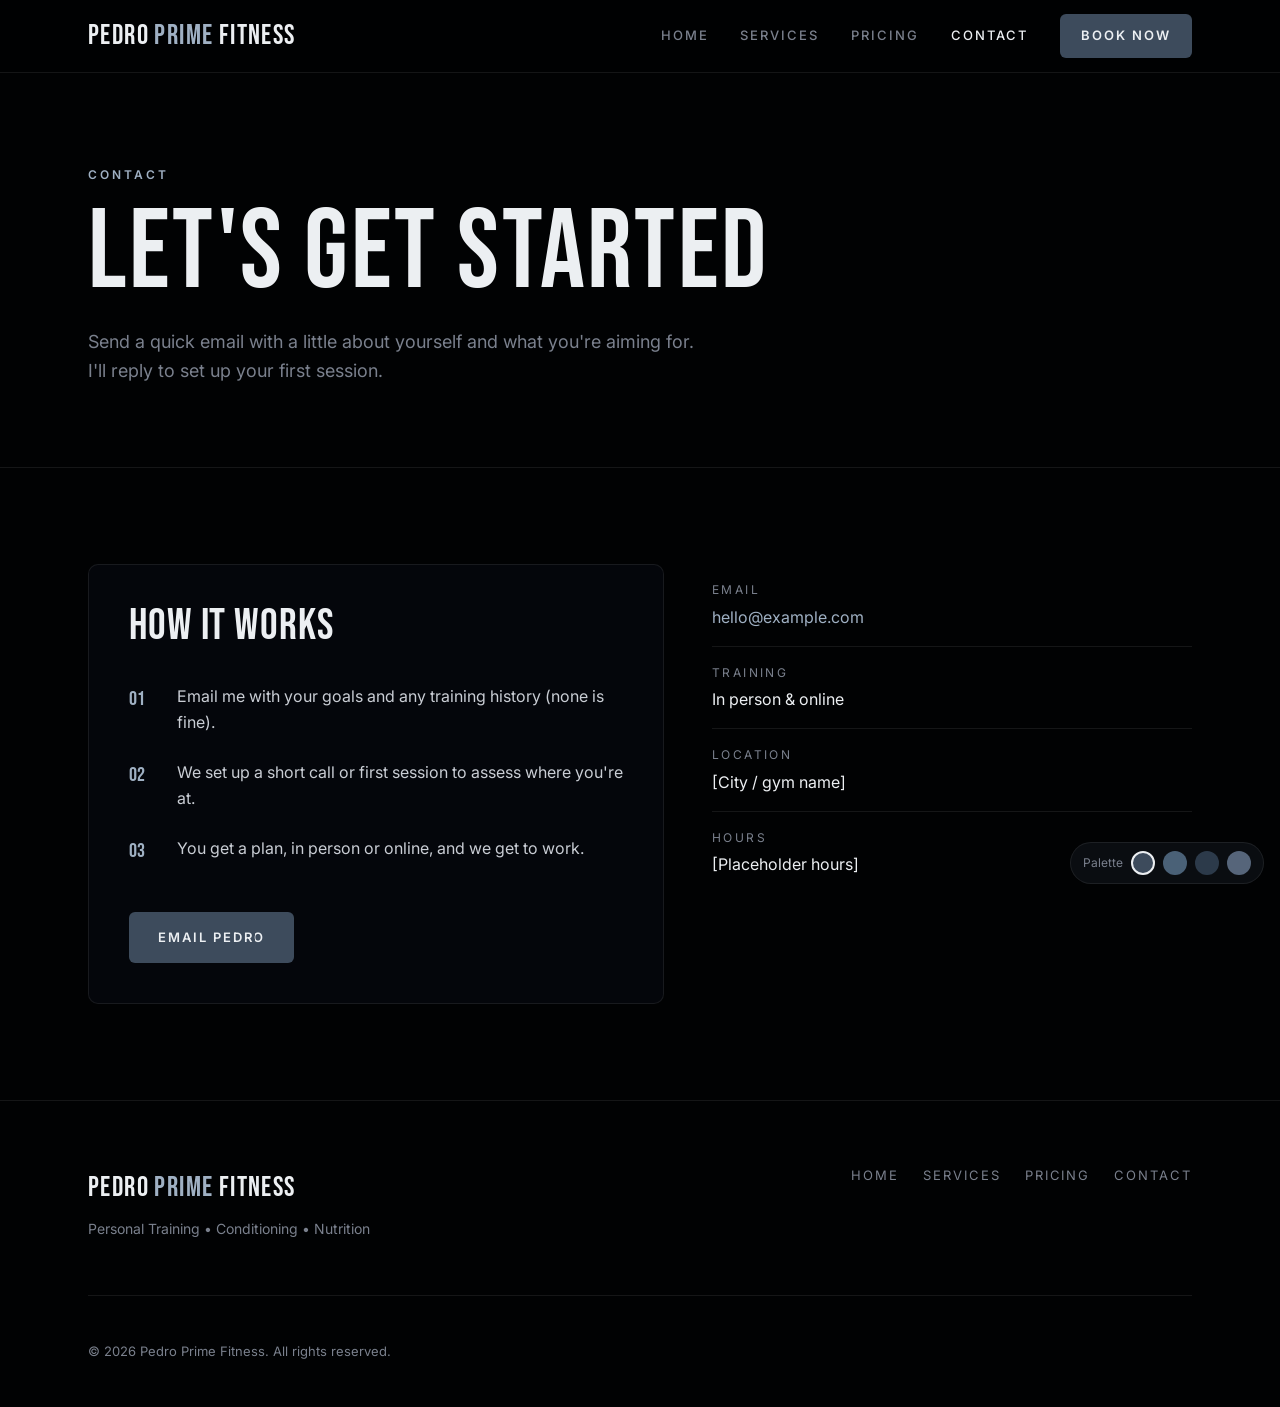
==== contact.html @ 081c557b "Initial Pedro Prime Fitness marketing site Static HTML/CSS site for GitHub Pages: home, services, pr" ====
<!DOCTYPE html>
<html lang="en" data-palette="slate">
<head>
  <meta charset="utf-8">
  <meta name="viewport" content="width=device-width, initial-scale=1">
  <title>Contact | Pedro Prime Fitness</title>
  <meta name="description" content="Get in touch with Pedro Prime Fitness to book your first personal training session.">
  <link rel="preconnect" href="https://fonts.googleapis.com">
  <link rel="preconnect" href="https://fonts.gstatic.com" crossorigin>
  <link href="https://fonts.googleapis.com/css2?family=Bebas+Neue&family=Inter:wght@400;500;600&display=swap" rel="stylesheet">
  <link rel="stylesheet" href="css/style.css">
  <script src="js/palette.js"></script>
  <script src="js/site.js" defer></script>
</head>
<body>

  <header class="site-header">
    <div class="container">
      <a class="brand" href="index.html">Pedro <span>Prime</span> Fitness</a>
      <button class="nav-toggle" aria-label="Menu" aria-expanded="false" aria-controls="site-nav">&#9776;</button>
      <nav class="nav" id="site-nav">
        <a href="index.html">Home</a>
        <a href="services.html">Services</a>
        <a href="pricing.html">Pricing</a>
        <a href="contact.html" aria-current="page">Contact</a>
        <a class="btn btn-primary btn-sm" href="contact.html">Book Now</a>
      </nav>
    </div>
  </header>

  <main>
    <section class="page-hero">
      <div class="container">
        <span class="eyebrow">Contact</span>
        <h1>Let's Get Started</h1>
        <p>Send a quick email with a little about yourself and what you're aiming for. I'll reply to set up your first session.</p>
      </div>
    </section>

    <section class="section">
      <div class="container contact-grid">
        <div class="contact-panel">
          <h2>How It Works</h2>
          <ol class="steps">
            <li>Email me with your goals and any training history (none is fine).</li>
            <li>We set up a short call or first session to assess where you're at.</li>
            <li>You get a plan, in person or online, and we get to work.</li>
          </ol>
          <a class="btn btn-primary" href="mailto:hello@example.com?subject=Training%20enquiry">Email Pedro</a>
        </div>

        <div>
          <ul class="detail-list">
            <li><span class="label">Email</span><a href="mailto:hello@example.com?subject=Training%20enquiry">hello@example.com</a></li>
            <li><span class="label">Training</span>In person &amp; online</li>
            <li><span class="label">Location</span>[City / gym name]</li>
            <li><span class="label">Hours</span>[Placeholder hours]</li>
          </ul>
        </div>
      </div>
    </section>
  </main>

  <footer class="site-footer">
    <div class="container">
      <div class="footer-top">
        <div>
          <a class="brand" href="index.html">Pedro <span>Prime</span> Fitness</a>
          <p class="tagline">Personal Training &bull; Conditioning &bull; Nutrition</p>
        </div>
        <nav class="footer-nav" aria-label="Footer">
          <a href="index.html">Home</a>
          <a href="services.html">Services</a>
          <a href="pricing.html">Pricing</a>
          <a href="contact.html">Contact</a>
        </nav>
      </div>
      <p class="footer-bottom">&copy; 2026 Pedro Prime Fitness. All rights reserved.</p>
    </div>
  </footer>

</body>
</html>
---- css/style.css ----
/* Pedro Prime Fitness — site stylesheet
   Colours are CSS variables. The four blue-grey palettes are selected by the
   data-palette attribute on <html> (set by js/palette.js). */

:root {
  --background: #010203;
  --card: #04060b;
  --muted: #14161b;
  --foreground: #eceff2;
  --muted-foreground: #7a808d;
  --border: #ffffff14;
  --radius: 0.625rem;

  /* Accent: --accent is used for fills (buttons, numbers, rules);
     --accent-text is a lighter tint for accent-coloured text on the dark background. */
  --accent: #3d4b5c;
  --accent-hover: #4a5a6d;
  --accent-text: #9fb0c3;

  --font-heading: "Bebas Neue", sans-serif;
  --font-body: "Inter", sans-serif;
  --container: 72rem;
}

[data-palette="slate"] { --accent: #3d4b5c; --accent-hover: #4a5a6d; --accent-text: #9fb0c3; }
[data-palette="steel"] { --accent: #4a6177; --accent-hover: #587089; --accent-text: #a9bccf; }
[data-palette="storm"] { --accent: #2c3a4a; --accent-hover: #38485b; --accent-text: #8fa3b8; }
[data-palette="dusk"]  { --accent: #56657a; --accent-hover: #64748a; --accent-text: #b6c2d1; }

*, *::before, *::after { box-sizing: border-box; }

html { scroll-behavior: smooth; }

body {
  margin: 0;
  background: var(--background);
  color: var(--foreground);
  font-family: var(--font-body);
  font-size: 1rem;
  line-height: 1.625;
  -webkit-font-smoothing: antialiased;
}

img { max-width: 100%; display: block; }
a { color: inherit; text-decoration: none; }

h1, h2, h3 {
  font-family: var(--font-heading);
  font-weight: 400;
  letter-spacing: 0.02em;
  line-height: 0.95;
  margin: 0;
}

.container {
  width: 100%;
  max-width: var(--container);
  margin: 0 auto;
  padding: 0 1.5rem;
}

.eyebrow {
  display: inline-block;
  font-size: 0.75rem;
  font-weight: 600;
  letter-spacing: 0.25em;
  text-transform: uppercase;
  color: var(--accent-text);
  margin-bottom: 1rem;
}

.muted { color: var(--muted-foreground); }

/* ---------- Buttons ---------- */

.btn {
  display: inline-flex;
  align-items: center;
  justify-content: center;
  gap: 0.5rem;
  padding: 0.875rem 1.75rem;
  border-radius: calc(var(--radius) - 4px);
  font-size: 0.8125rem;
  font-weight: 600;
  letter-spacing: 0.15em;
  text-transform: uppercase;
  border: 1px solid transparent;
  cursor: pointer;
  transition: background-color 0.15s, border-color 0.15s, color 0.15s;
}

.btn-primary { background: var(--accent); color: var(--foreground); }
.btn-primary:hover { background: var(--accent-hover); }

.btn-outline { border-color: #ffffff40; color: var(--foreground); }
.btn-outline:hover { border-color: var(--foreground); }

.btn-sm { padding: 0.625rem 1.25rem; }

a:focus-visible, button:focus-visible {
  outline: 2px solid var(--accent-text);
  outline-offset: 2px;
}

/* ---------- Header ---------- */

.site-header {
  position: fixed;
  inset: 0 0 auto 0;
  z-index: 50;
  background: rgba(1, 2, 3, 0.8);
  backdrop-filter: blur(12px);
  -webkit-backdrop-filter: blur(12px);
  border-bottom: 1px solid var(--border);
}

.site-header .container {
  display: flex;
  align-items: center;
  justify-content: space-between;
  height: 4.5rem;
}

.brand {
  font-family: var(--font-heading);
  font-size: 1.75rem;
  letter-spacing: 0.05em;
}

.brand span { color: var(--accent-text); }

.nav { display: flex; align-items: center; gap: 2rem; }

.nav a:not(.btn) {
  font-size: 0.8125rem;
  font-weight: 500;
  letter-spacing: 0.15em;
  text-transform: uppercase;
  color: var(--muted-foreground);
  transition: color 0.15s;
}

.nav a:not(.btn):hover,
.nav a[aria-current="page"] { color: var(--foreground); }

.nav-toggle {
  display: none;
  background: none;
  border: 0;
  color: var(--foreground);
  font-size: 1.5rem;
  cursor: pointer;
  padding: 0.25rem;
}

@media (max-width: 760px) {
  .nav-toggle { display: block; }
  .nav {
    display: none;
    position: absolute;
    top: 4.5rem;
    left: 0;
    right: 0;
    flex-direction: column;
    align-items: stretch;
    gap: 0;
    padding: 1rem 1.5rem 1.5rem;
    background: var(--background);
    border-bottom: 1px solid var(--border);
  }
  .nav.open { display: flex; }
  .nav a:not(.btn) { padding: 0.875rem 0; border-bottom: 1px solid var(--border); }
  .nav .btn { margin-top: 1rem; }
}

/* ---------- Image placeholders ----------
   Stand-ins for photos until real ones are supplied. Each carries a label
   describing the intended shot. Replace a .ph element with an <img>. */

.ph {
  position: relative;
  background:
    radial-gradient(ellipse at 30% 20%, color-mix(in srgb, var(--accent) 55%, transparent), transparent 60%),
    linear-gradient(160deg, #1a1f27 0%, #07090d 100%);
  display: flex;
  align-items: flex-end;
  overflow: hidden;
}

.ph::after {
  content: attr(data-label);
  margin: 1rem;
  padding: 0.25rem 0.5rem;
  font-size: 0.6875rem;
  letter-spacing: 0.1em;
  text-transform: uppercase;
  color: var(--muted-foreground);
  border: 1px dashed #ffffff30;
  border-radius: 4px;
}

/* ---------- Hero ---------- */

.hero {
  position: relative;
  min-height: 100vh;
  display: flex;
  align-items: center;
  padding: 8rem 0 5rem;
}

.hero .ph { position: absolute; inset: 0; align-items: flex-start; justify-content: flex-end; }
.hero .ph::after { margin-top: 6rem; }

.hero::before {
  content: "";
  position: absolute;
  inset: 0;
  z-index: 1;
  background: linear-gradient(90deg, rgba(1,2,3,0.92) 0%, rgba(1,2,3,0.6) 55%, rgba(1,2,3,0.3) 100%);
}

.hero .container { position: relative; z-index: 2; }

.hero h1 {
  font-size: clamp(3.5rem, 10vw, 8rem);
  max-width: none;
}

.hero p {
  max-width: 34rem;
  margin: 1.5rem 0 2.5rem;
  font-size: 1.125rem;
  color: #c9cdd4;
}

.btn-row { display: flex; flex-wrap: wrap; gap: 1rem; }

/* ---------- Sections ---------- */

.section { padding: 6rem 0; }
.section-alt { background: var(--card); border-top: 1px solid var(--border); border-bottom: 1px solid var(--border); }

.section-head { margin-bottom: 3.5rem; max-width: 40rem; }
.section-head h2 { font-size: clamp(2.75rem, 6vw, 4.5rem); }
.section-head p { margin-top: 1rem; color: var(--muted-foreground); }

.page-hero { padding: 10rem 0 4rem; border-bottom: 1px solid var(--border); }
.page-hero h1 { font-size: clamp(3.5rem, 9vw, 7rem); }
.page-hero p { max-width: 38rem; margin-top: 1.25rem; color: var(--muted-foreground); font-size: 1.125rem; }

/* ---------- Service cards (home) ---------- */

.service-grid {
  display: grid;
  grid-template-columns: repeat(2, 1fr);
  gap: 1.5rem;
}

.service-card {
  background: var(--card);
  border: 1px solid var(--border);
  border-radius: var(--radius);
  overflow: hidden;
  display: flex;
  flex-direction: column;
  transition: border-color 0.2s;
}

.service-card:hover { border-color: #ffffff30; }

.service-card .ph { aspect-ratio: 16 / 10; }

.service-card .body { padding: 2rem; display: flex; flex-direction: column; flex: 1; }

.num {
  font-family: var(--font-heading);
  font-size: 1.25rem;
  color: var(--accent-text);
  letter-spacing: 0.1em;
}

.service-card h3 { font-size: 2.5rem; margin: 0.5rem 0 1rem; }
.service-card p { color: var(--muted-foreground); margin: 0 0 1.5rem; flex: 1; }

.link-arrow {
  font-size: 0.8125rem;
  font-weight: 600;
  letter-spacing: 0.15em;
  text-transform: uppercase;
  color: var(--accent-text);
}

.link-arrow:hover { color: var(--foreground); }

@media (max-width: 760px) {
  .service-grid { grid-template-columns: 1fr; }
}

/* ---------- Testimonials ---------- */

.testimonial-grid {
  display: grid;
  grid-template-columns: repeat(3, 1fr);
  gap: 1.5rem;
}

.testimonial {
  background: var(--background);
  border: 1px solid var(--border);
  border-radius: var(--radius);
  padding: 2rem;
  margin: 0;
}

.testimonial .quote-mark {
  font-family: var(--font-heading);
  font-size: 4rem;
  line-height: 0.5;
  color: var(--accent-text);
  display: block;
  height: 1.5rem;
}

.testimonial blockquote { margin: 0 0 1.5rem; color: #c9cdd4; }
.testimonial figcaption { font-weight: 600; }
.testimonial figcaption span { display: block; font-weight: 400; font-size: 0.875rem; color: var(--muted-foreground); }

@media (max-width: 900px) {
  .testimonial-grid { grid-template-columns: 1fr; }
}

/* ---------- CTA band ---------- */

.cta { text-align: center; }
.cta h2 { font-size: clamp(3rem, 7vw, 5.5rem); }
.cta p { max-width: 34rem; margin: 1.25rem auto 2.5rem; color: var(--muted-foreground); }
.cta .rule { width: 4rem; height: 3px; background: var(--accent); margin: 0 auto 2rem; border: 0; }

/* ---------- Services page (detail rows) ---------- */

.service-row {
  display: grid;
  grid-template-columns: 1fr 1fr;
  gap: 4rem;
  align-items: center;
  padding: 5rem 0;
  border-bottom: 1px solid var(--border);
}

.service-row:last-child { border-bottom: 0; }
.service-row:nth-child(even) .ph { order: 2; }
.service-row .ph { aspect-ratio: 4 / 3; border-radius: var(--radius); }
.service-row h2 { font-size: clamp(2.75rem, 5vw, 4rem); margin: 0.5rem 0 1.25rem; }
.service-row p { color: var(--muted-foreground); }

.ticks { list-style: none; padding: 0; margin: 1.5rem 0 2rem; }
.ticks li { padding: 0.5rem 0 0.5rem 1.75rem; position: relative; border-bottom: 1px solid var(--border); }
.ticks li::before {
  content: "";
  position: absolute;
  left: 0;
  top: 1.05rem;
  width: 0.75rem;
  height: 2px;
  background: var(--accent-text);
}

@media (max-width: 760px) {
  .service-row { grid-template-columns: 1fr; gap: 2rem; padding: 3.5rem 0; }
  .service-row:nth-child(even) .ph { order: 0; }
}

/* ---------- Pricing ---------- */

.price-grid {
  display: grid;
  grid-template-columns: repeat(3, 1fr);
  gap: 1.5rem;
  align-items: stretch;
}

.price-card {
  background: var(--card);
  border: 1px solid var(--border);
  border-radius: var(--radius);
  padding: 2.5rem 2rem;
  display: flex;
  flex-direction: column;
}

.price-card.featured { border-color: var(--accent); box-shadow: 0 0 0 1px var(--accent); }

.price-card .tag {
  align-self: flex-start;
  font-size: 0.6875rem;
  font-weight: 600;
  letter-spacing: 0.2em;
  text-transform: uppercase;
  background: var(--accent);
  padding: 0.25rem 0.625rem;
  border-radius: 4px;
  margin-bottom: 1rem;
}

.price-card h3 { font-size: 2.25rem; }
.price-card .price { font-family: var(--font-heading); font-size: 3.5rem; margin: 1rem 0 0.25rem; }
.price-card .price small { font-family: var(--font-body); font-size: 0.875rem; color: var(--muted-foreground); }
.price-card .ticks { flex: 1; }

.note { margin-top: 2.5rem; text-align: center; font-size: 0.875rem; color: var(--muted-foreground); }

@media (max-width: 900px) {
  .price-grid { grid-template-columns: 1fr; }
}

/* ---------- Contact ---------- */

.contact-grid {
  display: grid;
  grid-template-columns: 1.2fr 1fr;
  gap: 3rem;
}

.contact-panel {
  background: var(--card);
  border: 1px solid var(--border);
  border-radius: var(--radius);
  padding: 2.5rem;
}

.contact-panel h2 { font-size: 2.75rem; margin-bottom: 1rem; }

.steps { counter-reset: step; list-style: none; padding: 0; margin: 1.5rem 0 2rem; }
.steps li { counter-increment: step; display: flex; gap: 1rem; padding: 0.75rem 0; color: #c9cdd4; }
.steps li::before {
  content: "0" counter(step);
  font-family: var(--font-heading);
  font-size: 1.25rem;
  color: var(--accent-text);
  min-width: 2rem;
}

.detail-list { list-style: none; padding: 0; margin: 0; }
.detail-list li { padding: 1rem 0; border-bottom: 1px solid var(--border); }
.detail-list li:last-child { border-bottom: 0; }
.detail-list .label { display: block; font-size: 0.75rem; letter-spacing: 0.2em; text-transform: uppercase; color: var(--muted-foreground); margin-bottom: 0.25rem; }
.detail-list a { color: var(--accent-text); }
.detail-list a:hover { color: var(--foreground); }

@media (max-width: 900px) {
  .contact-grid { grid-template-columns: 1fr; }
}

/* ---------- Footer ---------- */

.site-footer { border-top: 1px solid var(--border); padding: 4rem 0 2rem; }

.footer-top {
  display: flex;
  flex-wrap: wrap;
  justify-content: space-between;
  gap: 2rem;
  padding-bottom: 2.5rem;
  border-bottom: 1px solid var(--border);
}

.footer-top .tagline { margin-top: 0.5rem; font-size: 0.875rem; color: var(--muted-foreground); }

.footer-nav { display: flex; flex-wrap: wrap; gap: 1.5rem; }
.footer-nav a { font-size: 0.8125rem; letter-spacing: 0.15em; text-transform: uppercase; color: var(--muted-foreground); }
.footer-nav a:hover { color: var(--foreground); }

.footer-bottom { padding-top: 2rem; font-size: 0.8125rem; color: var(--muted-foreground); }

/* ---------- Palette switcher (exploration only) ---------- */

.palette-switcher {
  position: fixed;
  right: 1rem;
  bottom: 1rem;
  z-index: 100;
  display: flex;
  align-items: center;
  gap: 0.5rem;
  padding: 0.5rem 0.75rem;
  background: #0b0e13ee;
  border: 1px solid var(--border);
  border-radius: 999px;
  font-size: 0.75rem;
  color: var(--muted-foreground);
}

.palette-switcher button {
  width: 1.5rem;
  height: 1.5rem;
  border-radius: 50%;
  border: 2px solid transparent;
  cursor: pointer;
  padding: 0;
}

.palette-switcher button[aria-pressed="true"] { border-color: var(--foreground); }
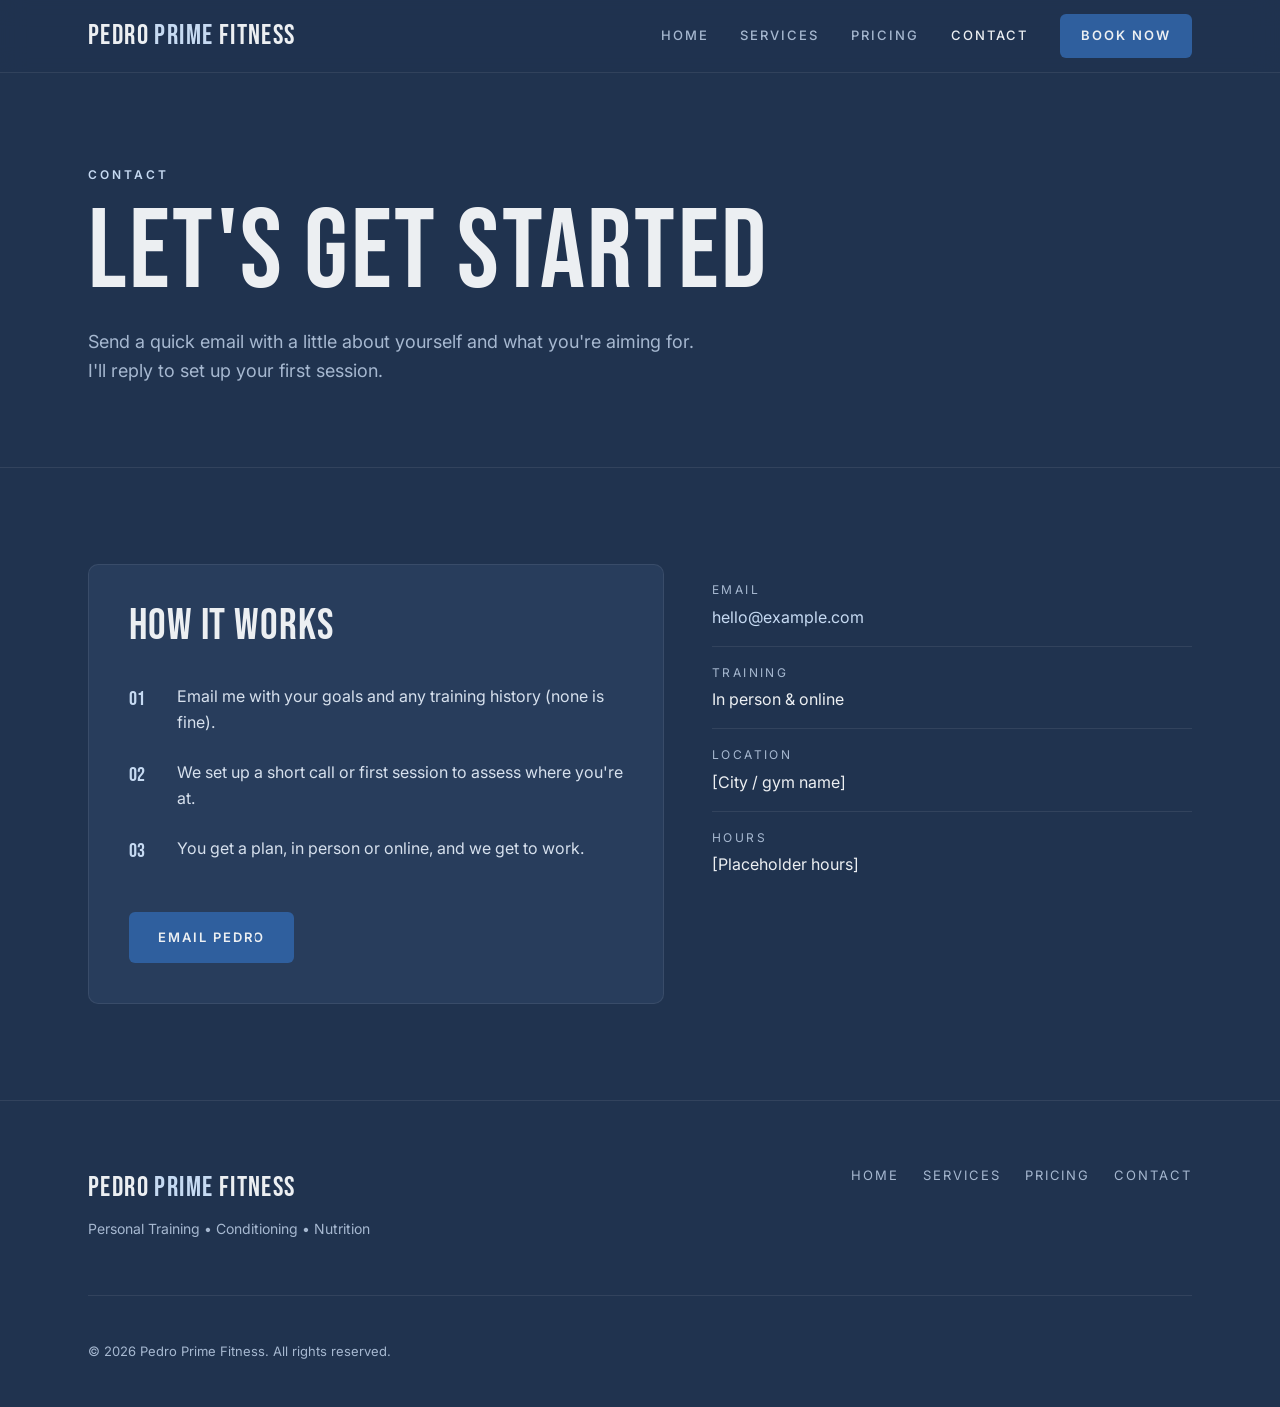
==== commit e9cd1799: "Adopt Lake navy palette as the site colour scheme Brighter navy background (#20334f) with a saturate" ====
--- a/contact.html
+++ b/contact.html
@@ -1,5 +1,5 @@
 <!DOCTYPE html>
-<html lang="en" data-palette="slate">
+<html lang="en">
 <head>
   <meta charset="utf-8">
   <meta name="viewport" content="width=device-width, initial-scale=1">
@@ -9,7 +9,6 @@
   <link rel="preconnect" href="https://fonts.gstatic.com" crossorigin>
   <link href="https://fonts.googleapis.com/css2?family=Bebas+Neue&family=Inter:wght@400;500;600&display=swap" rel="stylesheet">
   <link rel="stylesheet" href="css/style.css">
-  <script src="js/palette.js"></script>
   <script src="js/site.js" defer></script>
 </head>
 <body>
--- a/css/style.css
+++ b/css/style.css
@@ -1,31 +1,29 @@
-/* Pedro Prime Fitness — site stylesheet
-   Colours are CSS variables. The four blue-grey palettes are selected by the
-   data-palette attribute on <html> (set by js/palette.js). */
+/* Pedro Prime Fitness — site stylesheet. Colours are CSS variables in :root. */
 
 :root {
-  --background: #010203;
-  --card: #04060b;
-  --muted: #14161b;
+  --background: #20334f;
+  --background-rgb: 32, 51, 79;   /* same colour as --background, for translucent overlays */
+  --card: #283d5c;
+  --muted: #30486b;
   --foreground: #eceff2;
-  --muted-foreground: #7a808d;
+  --body-text: #d6e0ed;
+  --muted-foreground: #a6b8d0;
   --border: #ffffff14;
+  --ph-light: #3a5a88;            /* image-placeholder gradient */
+  --ph-dark: #20334f;
   --radius: 0.625rem;
 
   /* Accent: --accent is used for fills (buttons, numbers, rules);
-     --accent-text is a lighter tint for accent-coloured text on the dark background. */
-  --accent: #3d4b5c;
-  --accent-hover: #4a5a6d;
-  --accent-text: #9fb0c3;
+     --accent-text is a lighter tint for accent-coloured text on the background. */
+  --accent: #2f5f9e;
+  --accent-hover: #3a6db0;
+  --accent-text: #c6daf2;
+  --accent-foreground: var(--foreground);  /* text on accent fills */
 
   --font-heading: "Bebas Neue", sans-serif;
   --font-body: "Inter", sans-serif;
   --container: 72rem;
 }
-
-[data-palette="slate"] { --accent: #3d4b5c; --accent-hover: #4a5a6d; --accent-text: #9fb0c3; }
-[data-palette="steel"] { --accent: #4a6177; --accent-hover: #587089; --accent-text: #a9bccf; }
-[data-palette="storm"] { --accent: #2c3a4a; --accent-hover: #38485b; --accent-text: #8fa3b8; }
-[data-palette="dusk"]  { --accent: #56657a; --accent-hover: #64748a; --accent-text: #b6c2d1; }
 
 *, *::before, *::after { box-sizing: border-box; }
 
@@ -89,7 +87,7 @@
   transition: background-color 0.15s, border-color 0.15s, color 0.15s;
 }
 
-.btn-primary { background: var(--accent); color: var(--foreground); }
+.btn-primary { background: var(--accent); color: var(--accent-foreground); }
 .btn-primary:hover { background: var(--accent-hover); }
 
 .btn-outline { border-color: #ffffff40; color: var(--foreground); }
@@ -108,7 +106,7 @@
   position: fixed;
   inset: 0 0 auto 0;
   z-index: 50;
-  background: rgba(1, 2, 3, 0.8);
+  background: rgba(var(--background-rgb), 0.8);
   backdrop-filter: blur(12px);
   -webkit-backdrop-filter: blur(12px);
   border-bottom: 1px solid var(--border);
@@ -181,7 +179,7 @@
   position: relative;
   background:
     radial-gradient(ellipse at 30% 20%, color-mix(in srgb, var(--accent) 55%, transparent), transparent 60%),
-    linear-gradient(160deg, #1a1f27 0%, #07090d 100%);
+    linear-gradient(160deg, var(--ph-light) 0%, var(--ph-dark) 100%);
   display: flex;
   align-items: flex-end;
   overflow: hidden;
@@ -217,7 +215,7 @@
   position: absolute;
   inset: 0;
   z-index: 1;
-  background: linear-gradient(90deg, rgba(1,2,3,0.92) 0%, rgba(1,2,3,0.6) 55%, rgba(1,2,3,0.3) 100%);
+  background: linear-gradient(90deg, rgba(var(--background-rgb),0.92) 0%, rgba(var(--background-rgb),0.6) 55%, rgba(var(--background-rgb),0.3) 100%);
 }
 
 .hero .container { position: relative; z-index: 2; }
@@ -231,7 +229,7 @@
   max-width: 34rem;
   margin: 1.5rem 0 2.5rem;
   font-size: 1.125rem;
-  color: #c9cdd4;
+  color: var(--body-text);
 }
 
 .btn-row { display: flex; flex-wrap: wrap; gap: 1rem; }
@@ -322,7 +320,7 @@
   height: 1.5rem;
 }
 
-.testimonial blockquote { margin: 0 0 1.5rem; color: #c9cdd4; }
+.testimonial blockquote { margin: 0 0 1.5rem; color: var(--body-text); }
 .testimonial figcaption { font-weight: 600; }
 .testimonial figcaption span { display: block; font-weight: 400; font-size: 0.875rem; color: var(--muted-foreground); }
 
@@ -398,6 +396,7 @@
   letter-spacing: 0.2em;
   text-transform: uppercase;
   background: var(--accent);
+  color: var(--accent-foreground);
   padding: 0.25rem 0.625rem;
   border-radius: 4px;
   margin-bottom: 1rem;
@@ -432,7 +431,7 @@
 .contact-panel h2 { font-size: 2.75rem; margin-bottom: 1rem; }
 
 .steps { counter-reset: step; list-style: none; padding: 0; margin: 1.5rem 0 2rem; }
-.steps li { counter-increment: step; display: flex; gap: 1rem; padding: 0.75rem 0; color: #c9cdd4; }
+.steps li { counter-increment: step; display: flex; gap: 1rem; padding: 0.75rem 0; color: var(--body-text); }
 .steps li::before {
   content: "0" counter(step);
   font-family: var(--font-heading);
@@ -472,32 +471,3 @@
 .footer-nav a:hover { color: var(--foreground); }
 
 .footer-bottom { padding-top: 2rem; font-size: 0.8125rem; color: var(--muted-foreground); }
-
-/* ---------- Palette switcher (exploration only) ---------- */
-
-.palette-switcher {
-  position: fixed;
-  right: 1rem;
-  bottom: 1rem;
-  z-index: 100;
-  display: flex;
-  align-items: center;
-  gap: 0.5rem;
-  padding: 0.5rem 0.75rem;
-  background: #0b0e13ee;
-  border: 1px solid var(--border);
-  border-radius: 999px;
-  font-size: 0.75rem;
-  color: var(--muted-foreground);
-}
-
-.palette-switcher button {
-  width: 1.5rem;
-  height: 1.5rem;
-  border-radius: 50%;
-  border: 2px solid transparent;
-  cursor: pointer;
-  padding: 0;
-}
-
-.palette-switcher button[aria-pressed="true"] { border-color: var(--foreground); }
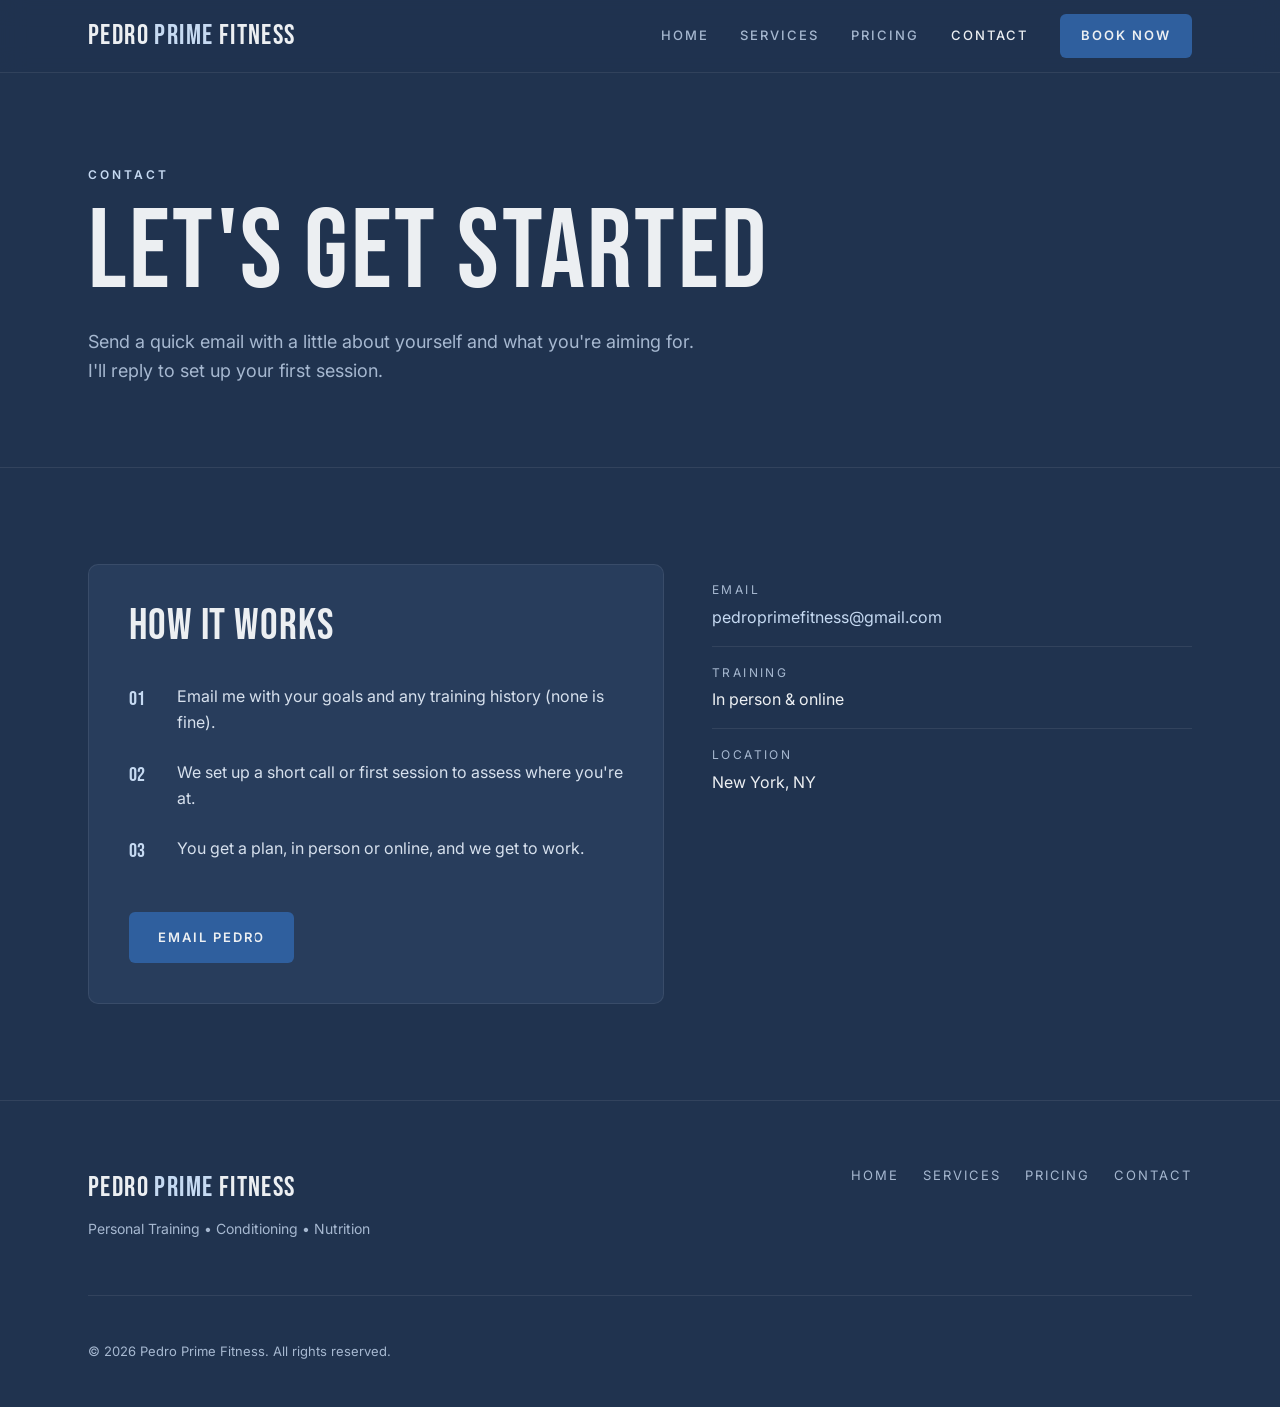
==== commit 4d3b5667: "Add Pedro's photos, video loops, pricing and bio Home: split hero with the main portrait and new hea" ====
--- a/contact.html
+++ b/contact.html
@@ -45,15 +45,14 @@
             <li>We set up a short call or first session to assess where you're at.</li>
             <li>You get a plan, in person or online, and we get to work.</li>
           </ol>
-          <a class="btn btn-primary" href="mailto:hello@example.com?subject=Training%20enquiry">Email Pedro</a>
+          <a class="btn btn-primary" href="mailto:pedroprimefitness@gmail.com?subject=Training%20enquiry">Email Pedro</a>
         </div>
 
         <div>
           <ul class="detail-list">
-            <li><span class="label">Email</span><a href="mailto:hello@example.com?subject=Training%20enquiry">hello@example.com</a></li>
+            <li><span class="label">Email</span><a href="mailto:pedroprimefitness@gmail.com?subject=Training%20enquiry">pedroprimefitness@gmail.com</a></li>
             <li><span class="label">Training</span>In person &amp; online</li>
-            <li><span class="label">Location</span>[City / gym name]</li>
-            <li><span class="label">Hours</span>[Placeholder hours]</li>
+            <li><span class="label">Location</span>New York, NY</li>
           </ul>
         </div>
       </div>
--- a/css/style.css
+++ b/css/style.css
@@ -197,32 +197,65 @@
   border-radius: 4px;
 }
 
+/* ---------- Photos ---------- */
+
+.photo { display: block; width: 100%; height: auto; object-fit: cover; }
+.service-row .photo.tall { aspect-ratio: 4 / 5; object-position: 50% 20%; }
+.service-row .photo.square { aspect-ratio: 1; }
+
 /* ---------- Hero ---------- */
 
+/* Split hero: copy on the left (aligned to the page container), photo on the
+   right running to the top and right edges. Stacks photo-first on mobile. */
+
 .hero {
-  position: relative;
-  min-height: 100vh;
-  display: flex;
-  align-items: center;
-  padding: 8rem 0 5rem;
-}
-
-.hero .ph { position: absolute; inset: 0; align-items: flex-start; justify-content: flex-end; }
-.hero .ph::after { margin-top: 6rem; }
-
-.hero::before {
+  display: grid;
+  grid-template-columns: 1fr 1fr;
+  min-height: min(100vh, 60rem);
+}
+
+.hero-copy {
+  align-self: center;
+  padding: 8rem 3rem 5rem max(1.5rem, calc((100vw - var(--container)) / 2 + 1.5rem));
+}
+
+.hero-media { position: relative; min-height: 32rem; }
+
+.hero-media img {
+  position: absolute;
+  inset: 0;
+  width: 100%;
+  height: 100%;
+  object-fit: cover;
+  object-position: 50% 30%;
+}
+
+/* fade the photo's left edge into the page background */
+.hero-media::before {
   content: "";
   position: absolute;
-  inset: 0;
+  inset: 0 auto 0 0;
+  width: 12%;
   z-index: 1;
-  background: linear-gradient(90deg, rgba(var(--background-rgb),0.92) 0%, rgba(var(--background-rgb),0.6) 55%, rgba(var(--background-rgb),0.3) 100%);
-}
-
-.hero .container { position: relative; z-index: 2; }
-
-.hero h1 {
-  font-size: clamp(3.5rem, 10vw, 8rem);
-  max-width: none;
+  background: linear-gradient(90deg, var(--background), rgba(var(--background-rgb), 0));
+}
+
+/* Each headline sentence stays on one line; size tracks the column width
+   (desktop column is ~35vw, capped at the 72rem container). */
+.hero h1 { font-size: clamp(2rem, 3.9vw, 3.5rem); }
+.hero h1 span { display: block; white-space: nowrap; }
+
+@media (max-width: 900px) {
+  .hero { grid-template-columns: 1fr; min-height: 0; }
+  .hero-media { order: -1; min-height: 0; aspect-ratio: 4 / 5; }
+  .hero-media::before {
+    inset: auto 0 0 0;
+    width: auto;
+    height: 35%;
+    background: linear-gradient(0deg, var(--background), rgba(var(--background-rgb), 0));
+  }
+  .hero-copy { padding: 0 1.5rem 4rem; margin-top: -3rem; position: relative; z-index: 2; }
+  .hero h1 { font-size: calc((100vw - 3rem) / 9.5); }
 }
 
 .hero p {
@@ -267,7 +300,7 @@
 
 .service-card:hover { border-color: #ffffff30; }
 
-.service-card .ph { aspect-ratio: 16 / 10; }
+.service-card :is(.ph, .photo) { aspect-ratio: 16 / 10; }
 
 .service-card .body { padding: 2rem; display: flex; flex-direction: column; flex: 1; }
 
@@ -295,37 +328,41 @@
   .service-grid { grid-template-columns: 1fr; }
 }
 
-/* ---------- Testimonials ---------- */
-
-.testimonial-grid {
+/* ---------- Meet Pedro ---------- */
+
+.about {
   display: grid;
-  grid-template-columns: repeat(3, 1fr);
-  gap: 1.5rem;
-}
-
-.testimonial {
-  background: var(--background);
-  border: 1px solid var(--border);
+  grid-template-columns: 5fr 6fr;
+  gap: 4rem;
+  align-items: center;
+}
+
+.about .photo {
+  aspect-ratio: 4 / 5;
+  object-position: 50% 25%;
   border-radius: var(--radius);
-  padding: 2rem;
-  margin: 0;
-}
-
-.testimonial .quote-mark {
-  font-family: var(--font-heading);
-  font-size: 4rem;
-  line-height: 0.5;
-  color: var(--accent-text);
-  display: block;
-  height: 1.5rem;
-}
-
-.testimonial blockquote { margin: 0 0 1.5rem; color: var(--body-text); }
-.testimonial figcaption { font-weight: 600; }
-.testimonial figcaption span { display: block; font-weight: 400; font-size: 0.875rem; color: var(--muted-foreground); }
+}
+
+.about h2 { font-size: clamp(2.75rem, 6vw, 4.5rem); margin-bottom: 1.5rem; }
+.about p { color: var(--body-text); margin: 0 0 1rem; }
+.creds { margin: 1.75rem 0 2rem; display: flex; flex-direction: column; gap: 1rem; align-items: flex-start; }
+
+.cred-badge {
+  display: inline-flex;
+  align-items: center;
+  gap: 0.875rem;
+  padding: 0.75rem 1.25rem 0.75rem 0.875rem;
+  border: 1px solid color-mix(in srgb, var(--accent-text) 45%, transparent);
+  border-radius: var(--radius);
+  background: linear-gradient(135deg, color-mix(in srgb, var(--accent) 35%, var(--card)), var(--card));
+  box-shadow: inset 0 1px 0 #ffffff14;
+}
+.cred-icon { width: 2.5rem; height: 2.5rem; color: var(--accent-text); flex: none; }
+.cred-title { display: block; font-family: var(--font-heading); font-size: 1.625rem; letter-spacing: 0.06em; line-height: 1; }
+.cred-sub { display: block; margin-top: 0.25rem; font-size: 0.6875rem; letter-spacing: 0.18em; text-transform: uppercase; color: var(--muted-foreground); }
 
 @media (max-width: 900px) {
-  .testimonial-grid { grid-template-columns: 1fr; }
+  .about { grid-template-columns: 1fr; gap: 2.5rem; }
 }
 
 /* ---------- CTA band ---------- */
@@ -347,8 +384,8 @@
 }
 
 .service-row:last-child { border-bottom: 0; }
-.service-row:nth-child(even) .ph { order: 2; }
-.service-row .ph { aspect-ratio: 4 / 3; border-radius: var(--radius); }
+.service-row:nth-child(even) :is(.ph, .photo) { order: 2; }
+.service-row :is(.ph, .photo) { aspect-ratio: 4 / 3; border-radius: var(--radius); }
 .service-row h2 { font-size: clamp(2.75rem, 5vw, 4rem); margin: 0.5rem 0 1.25rem; }
 .service-row p { color: var(--muted-foreground); }
 
@@ -366,14 +403,14 @@
 
 @media (max-width: 760px) {
   .service-row { grid-template-columns: 1fr; gap: 2rem; padding: 3.5rem 0; }
-  .service-row:nth-child(even) .ph { order: 0; }
+  .service-row:nth-child(even) :is(.ph, .photo) { order: 0; }
 }
 
 /* ---------- Pricing ---------- */
 
 .price-grid {
   display: grid;
-  grid-template-columns: repeat(3, 1fr);
+  grid-template-columns: repeat(4, 1fr);
   gap: 1.5rem;
   align-items: stretch;
 }
@@ -382,15 +419,22 @@
   background: var(--card);
   border: 1px solid var(--border);
   border-radius: var(--radius);
-  padding: 2.5rem 2rem;
+  padding: 2.5rem 1.75rem;
   display: flex;
   flex-direction: column;
-}
+  position: relative;
+}
+
+.price-card .btn { white-space: nowrap; padding-inline: 1rem; }
 
 .price-card.featured { border-color: var(--accent); box-shadow: 0 0 0 1px var(--accent); }
 
+/* badge sits on the card's top edge so cards with and without one align */
 .price-card .tag {
-  align-self: flex-start;
+  position: absolute;
+  top: 0;
+  left: 2rem;
+  transform: translateY(-50%);
   font-size: 0.6875rem;
   font-weight: 600;
   letter-spacing: 0.2em;
@@ -399,17 +443,33 @@
   color: var(--accent-foreground);
   padding: 0.25rem 0.625rem;
   border-radius: 4px;
-  margin-bottom: 1rem;
-}
-
-.price-card h3 { font-size: 2.25rem; }
+}
+
+.price-card h3 { font-size: 2rem; white-space: nowrap; }
 .price-card .price { font-family: var(--font-heading); font-size: 3.5rem; margin: 1rem 0 0.25rem; }
 .price-card .price small { font-family: var(--font-body); font-size: 0.875rem; color: var(--muted-foreground); }
 .price-card .ticks { flex: 1; }
 
+.price-card .muted { margin: 0 0 2rem; flex: 1; }
+.price-card h3 + .muted { margin-top: 1.25rem; }
+
+.includes {
+  margin-top: 2.5rem;
+  padding: 2rem 2.5rem;
+  background: var(--card);
+  border: 1px solid var(--border);
+  border-radius: var(--radius);
+}
+.includes h3 { font-size: 1.75rem; }
+.includes .ticks { display: grid; grid-template-columns: repeat(2, 1fr); column-gap: 2.5rem; margin: 1rem 0 0; }
+@media (max-width: 760px) { .includes .ticks { grid-template-columns: 1fr; } }
+
 .note { margin-top: 2.5rem; text-align: center; font-size: 0.875rem; color: var(--muted-foreground); }
 
-@media (max-width: 900px) {
+@media (max-width: 1100px) {
+  .price-grid { grid-template-columns: repeat(2, 1fr); row-gap: 2.25rem; }
+}
+@media (max-width: 640px) {
   .price-grid { grid-template-columns: 1fr; }
 }
 
